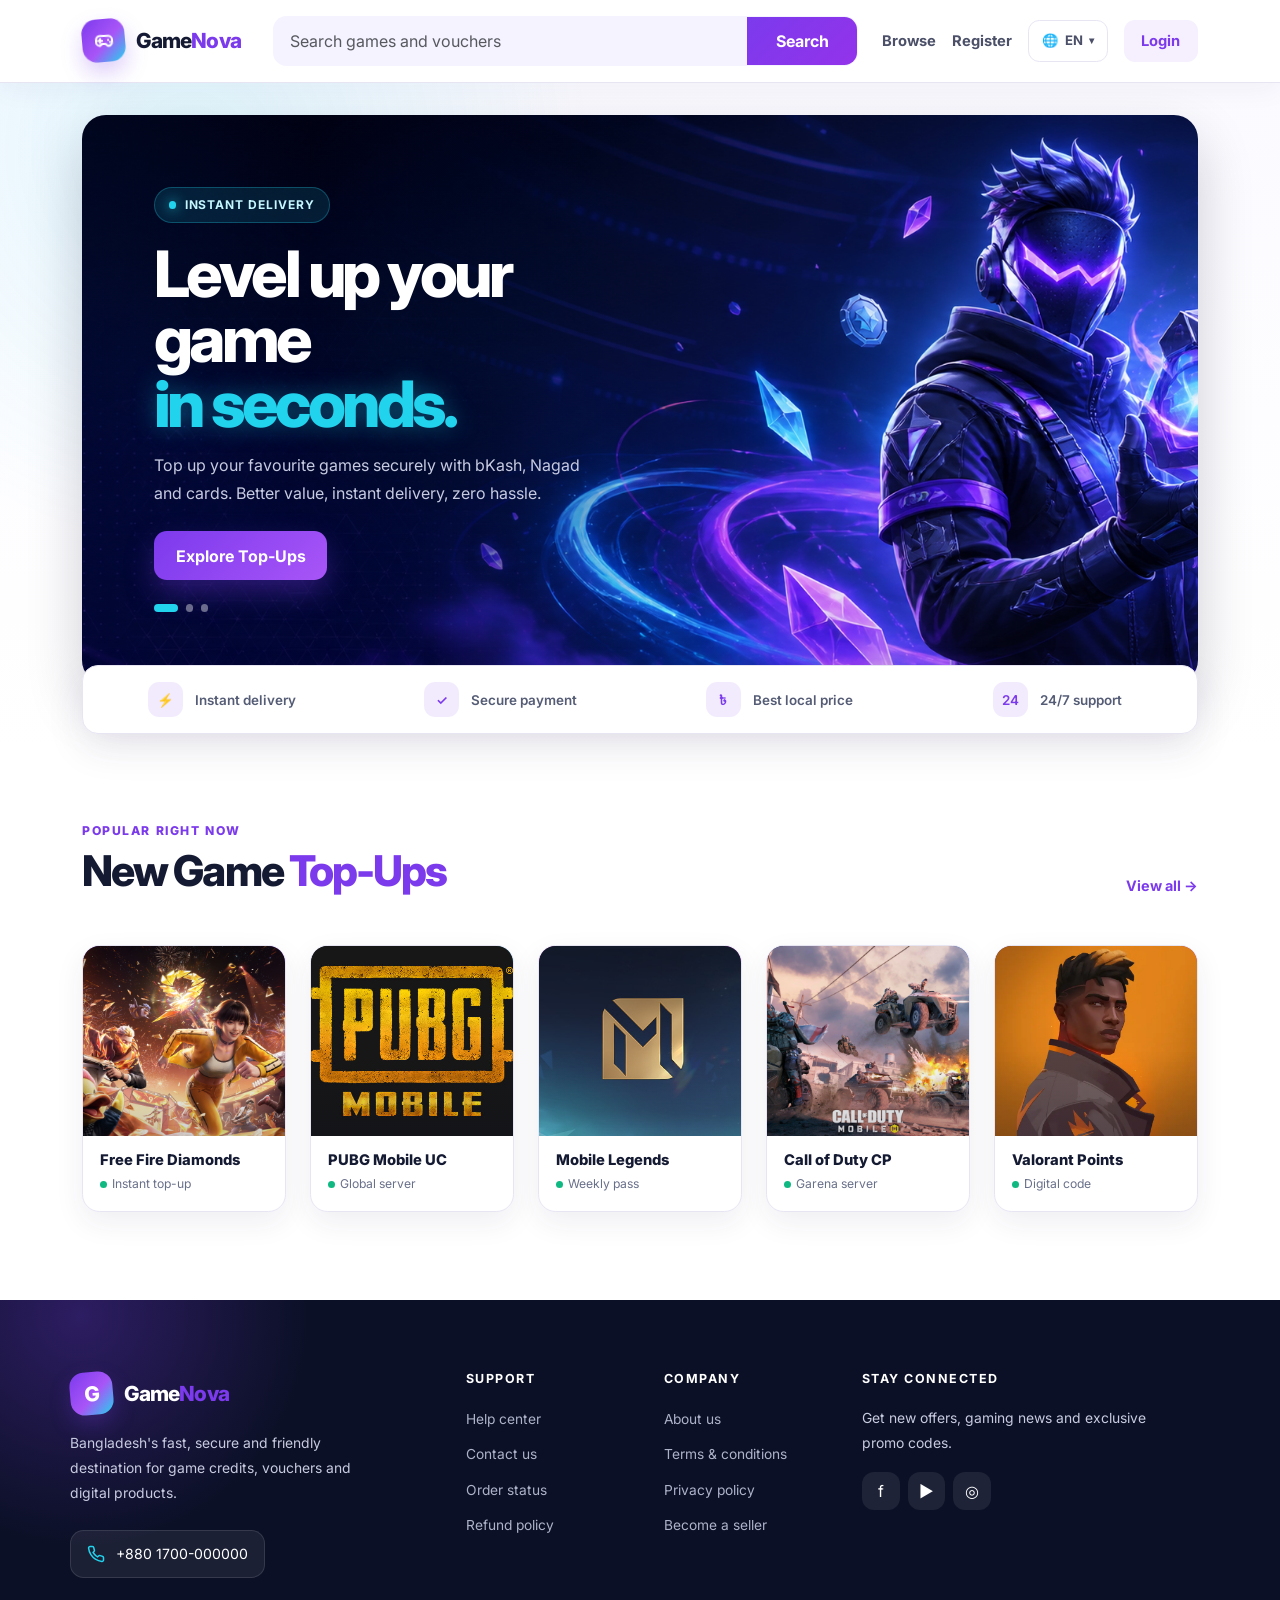
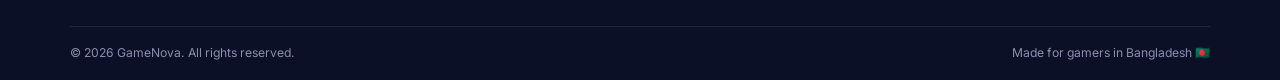
==== index.html @ 319bb79d "first commit" ====
<!doctype html>
<html lang="en">
<head>
  <meta charset="utf-8">
  <meta name="viewport" content="width=device-width, initial-scale=1">
  <meta name="description" content="GameNova — fast and secure game top-ups in Bangladesh.">
  <title>GameNova — Instant Game Top-Up</title>

  <link rel="preconnect" href="https://fonts.googleapis.com">
  <link rel="preconnect" href="https://fonts.gstatic.com" crossorigin>
  <link href="https://fonts.googleapis.com/css2?family=Inter:wght@400;500;600;700;800&amp;family=Noto+Sans+Bengali:wght@400;500;600;700;800&amp;display=swap" rel="stylesheet">
  <link href="https://cdn.jsdelivr.net/npm/bootstrap@5.3.3/dist/css/bootstrap.min.css" rel="stylesheet">
  <script src="language.js" defer></script>

  <style>
    :root {
      --primary: #7c3aed;
      --primary-dark: #5b21b6;
      --cyan: #22d3ee;
      --coral: #fb7185;
      --navy: #0b1026;
      --ink: #151a33;
      --muted: #69708a;
      --surface: #f5f3ff;
      --line: #e8e5f3;
    }

    * { box-sizing: border-box; }

    html { scroll-behavior: smooth; }

    body {
      margin: 0;
      overflow-x: hidden;
      color: var(--ink);
      font-family: "Inter", "Noto Sans Bengali", sans-serif;
      background: #fff;
    }

    a { text-decoration: none; }

    .site-header {
      position: sticky;
      top: 0;
      z-index: 10;
      background: rgba(255, 255, 255, 0.94);
      border-bottom: 1px solid var(--line);
      box-shadow: 0 0.35rem 1.8rem rgba(48, 35, 92, 0.05);
      backdrop-filter: blur(14px);
    }

    .brand {
      display: inline-flex;
      align-items: center;
      gap: 0.65rem;
      color: var(--ink);
      font-size: 1.3rem;
      font-weight: 800;
      letter-spacing: -0.04em;
    }

    .brand:hover { color: var(--ink); }

    .brand-mark {
      display: grid;
      width: 2.7rem;
      height: 2.7rem;
      color: #fff;
      background: linear-gradient(135deg, var(--primary), #a855f7 55%, var(--cyan));
      border-radius: 0.9rem;
      box-shadow: 0 0.65rem 1.3rem rgba(124, 58, 237, 0.25);
      place-items: center;
      transform: rotate(-5deg);
    }

    .brand-mark svg { transform: rotate(5deg); }
    .brand-accent { color: var(--primary); }

    .search-box {
      overflow: hidden;
      background: var(--surface);
      border: 1px solid transparent;
      border-radius: 0.85rem;
      transition: border-color 200ms ease, box-shadow 200ms ease;
    }

    .search-box:focus-within {
      border-color: rgba(124, 58, 237, 0.45);
      box-shadow: 0 0 0 0.25rem rgba(124, 58, 237, 0.09);
    }

    .search-box .form-control {
      flex: 1 1 0;
      width: 1%;
      min-width: 0;
      min-height: 48px;
      padding-inline: 1rem;
      color: var(--ink);
      background: transparent;
      border: 0;
      box-shadow: none;
    }

    .search-btn {
      min-width: 110px;
      color: #fff;
      font-weight: 700;
      background: linear-gradient(135deg, var(--primary), #9333ea);
      border: 0;
      transition: filter 200ms ease;
    }

    .search-btn:hover { color: #fff; filter: brightness(1.08); }

    .nav-link-custom {
      color: #4b5068;
      font-size: 0.92rem;
      font-weight: 700;
      transition: color 180ms ease;
    }

    .nav-link-custom:hover { color: var(--primary); }

    .login-btn {
      padding: 0.65rem 1.1rem;
      color: var(--primary);
      background: rgba(124, 58, 237, 0.08);
      border-radius: 0.7rem;
    }

    .language-menu {
      position: relative;
      margin: 0;
    }

    .language-menu summary {
      display: inline-flex;
      align-items: center;
      gap: 0.4rem;
      padding: 0.62rem 0.8rem;
      color: #4b5068;
      font-size: 0.82rem;
      font-weight: 700;
      background: #fff;
      border: 1px solid var(--line);
      border-radius: 0.7rem;
      cursor: pointer;
      list-style: none;
      user-select: none;
      transition: color 180ms ease, border-color 180ms ease, background 180ms ease;
    }

    .language-menu summary::-webkit-details-marker { display: none; }

    .language-menu summary:hover,
    .language-menu[open] summary {
      color: var(--primary);
      background: var(--surface);
      border-color: rgba(124, 58, 237, 0.25);
    }

    .language-menu summary::after {
      font-size: 0.65rem;
      content: "▾";
      transition: transform 180ms ease;
    }

    .language-menu[open] summary::after { transform: rotate(180deg); }

    .language-options {
      position: absolute;
      top: calc(100% + 0.65rem);
      right: 0;
      width: 155px;
      overflow: hidden;
      padding: 0.4rem;
      background: #fff;
      border: 1px solid var(--line);
      border-radius: 0.8rem;
      box-shadow: 0 1rem 2.5rem rgba(42, 31, 86, 0.16);
    }

    .language-option {
      display: flex;
      align-items: center;
      justify-content: space-between;
      padding: 0.65rem 0.75rem;
      color: #4b5068;
      font-size: 0.82rem;
      font-weight: 600;
      border-radius: 0.55rem;
    }

    .language-option:hover,
    .language-option.active {
      color: var(--primary);
      background: var(--surface);
    }

    .language-option.active::after {
      color: var(--primary);
      content: "✓";
    }

    .promo-area {
      padding: 2rem 0 1rem;
      background:
        radial-gradient(circle at 15% 10%, rgba(34, 211, 238, 0.12), transparent 25rem),
        linear-gradient(180deg, #fbfaff 0%, #fff 100%);
    }

    .promo-banner {
      position: relative;
      min-height: 390px;
      overflow: hidden;
      background: var(--navy) url("assets/gaming-hero.png") center / cover no-repeat;
      border-radius: 1.5rem;
      box-shadow: 0 1.5rem 3.5rem rgba(13, 15, 47, 0.2);
    }

    .promo-banner::after {
      position: absolute;
      inset: 0;
      background: linear-gradient(90deg, rgba(5, 10, 36, 0.22), transparent 60%);
      content: "";
      pointer-events: none;
    }

    .promo-content {
      position: relative;
      z-index: 2;
      max-width: 590px;
      padding: clamp(2rem, 6vw, 4.5rem);
    }

    .promo-badge {
      display: inline-flex;
      align-items: center;
      gap: 0.55rem;
      padding: 0.5rem 0.85rem;
      color: #c4f7ff;
      font-size: 0.75rem;
      font-weight: 700;
      letter-spacing: 0.08em;
      text-transform: uppercase;
      background: rgba(34, 211, 238, 0.12);
      border: 1px solid rgba(34, 211, 238, 0.28);
      border-radius: 999px;
    }

    .promo-badge::before {
      width: 0.45rem;
      height: 0.45rem;
      background: var(--cyan);
      border-radius: 50%;
      box-shadow: 0 0 0.8rem var(--cyan);
      content: "";
    }

    .promo-title {
      margin: 1.1rem 0 1rem;
      color: #fff;
      font-size: clamp(2.25rem, 5vw, 4.2rem);
      font-weight: 800;
      line-height: 1.02;
      letter-spacing: -0.055em;
    }

    .promo-title span {
      color: var(--cyan);
      text-shadow: 0 0 1.5rem rgba(34, 211, 238, 0.38);
    }

    .promo-text {
      max-width: 470px;
      color: #c7cbe1;
      font-size: 1rem;
      line-height: 1.7;
    }

    .promo-btn {
      padding: 0.8rem 1.35rem;
      color: #fff;
      font-weight: 700;
      background: linear-gradient(135deg, var(--primary), #a855f7);
      border: 0;
      border-radius: 0.8rem;
      box-shadow: 0 0.8rem 1.8rem rgba(124, 58, 237, 0.35);
      transition: transform 220ms ease, box-shadow 220ms ease;
    }

    .promo-btn:hover {
      color: #fff;
      transform: translateY(-3px);
      box-shadow: 0 1.1rem 2.2rem rgba(124, 58, 237, 0.45);
    }

    .slider-dot {
      display: inline-block;
      width: 0.45rem;
      height: 0.45rem;
      background: rgba(255, 255, 255, 0.4);
      border-radius: 999px;
    }

    .slider-dot.active { width: 1.5rem; background: var(--cyan); }

    .benefit-bar {
      position: relative;
      z-index: 3;
      margin-top: -1.15rem;
    }

    .benefit-inner {
      background: #fff;
      border: 1px solid var(--line);
      border-radius: 1rem;
      box-shadow: 0 0.9rem 2.3rem rgba(56, 43, 102, 0.1);
    }

    .benefit-item {
      display: flex;
      align-items: center;
      justify-content: center;
      gap: 0.75rem;
      padding: 1rem;
      color: #555c75;
      font-size: 0.84rem;
      font-weight: 600;
    }

    .benefit-icon {
      display: grid;
      flex: 0 0 auto;
      width: 2.2rem;
      height: 2.2rem;
      color: var(--primary);
      background: rgba(124, 58, 237, 0.1);
      border-radius: 0.7rem;
      place-items: center;
    }

    .games-section { padding: 4.5rem 0 5.5rem; }

    .section-kicker {
      color: var(--primary);
      font-size: 0.76rem;
      font-weight: 800;
      letter-spacing: 0.13em;
      text-transform: uppercase;
    }

    .section-title {
      margin-top: 0.35rem;
      font-size: clamp(1.8rem, 4vw, 2.65rem);
      font-weight: 800;
      letter-spacing: -0.045em;
    }

    .section-title span { color: var(--primary); }

    .view-link {
      color: var(--primary);
      font-size: 0.9rem;
      font-weight: 700;
    }

    .game-card {
      display: block;
      height: 100%;
      overflow: hidden;
      color: var(--ink);
      background: #fff;
      border: 1px solid var(--line);
      border-radius: 1.1rem;
      box-shadow: 0 0.65rem 1.8rem rgba(50, 39, 91, 0.08);
      transition: transform 260ms ease, box-shadow 260ms ease, border-color 260ms ease;
    }

    .game-card:hover {
      color: var(--ink);
      border-color: rgba(124, 58, 237, 0.28);
      box-shadow: 0 1.15rem 2.5rem rgba(50, 39, 91, 0.16);
      transform: translateY(-7px);
    }

    .game-art {
      position: relative;
      min-height: 190px;
      overflow: hidden;
    }

    .game-art::after {
      position: absolute;
      inset: 0;
      background: linear-gradient(180deg, transparent 55%, rgba(7, 10, 30, 0.2));
      content: "";
      pointer-events: none;
    }

    .game-art img {
      position: absolute;
      inset: 0;
      width: 100%;
      height: 100%;
      object-fit: cover;
      transition: transform 350ms ease, filter 350ms ease;
    }

    .game-card:hover .game-art img { transform: scale(1.07); filter: saturate(1.08); }

    .art-2 img { object-position: center; }
    .art-3 img { object-position: center; }
    .art-5 img { object-position: center 25%; }

    .art-1 { background: linear-gradient(145deg, #4c1d95, #7c3aed 55%, #22d3ee); }
    .art-2 { background: linear-gradient(145deg, #0f172a, #0891b2 58%, #67e8f9); }
    .art-3 { background: linear-gradient(145deg, #701a75, #c026d3 58%, #fb7185); }
    .art-4 { background: linear-gradient(145deg, #172554, #2563eb 58%, #38bdf8); }
    .art-5 { background: linear-gradient(145deg, #3f1d52, #db2777 58%, #fb7185); }

    .game-symbol {
      position: relative;
      z-index: 1;
      display: grid;
      width: 6.2rem;
      height: 6.2rem;
      color: #fff;
      font-size: 2.4rem;
      font-weight: 800;
      letter-spacing: -0.08em;
      background: rgba(7, 11, 35, 0.34);
      border: 1px solid rgba(255, 255, 255, 0.24);
      border-radius: 1.8rem;
      box-shadow: inset 0 0 1.6rem rgba(255, 255, 255, 0.08), 0 0.9rem 2rem rgba(6, 8, 30, 0.25);
      backdrop-filter: blur(8px);
      place-items: center;
      transform: rotate(-5deg);
    }

    .game-symbol small {
      position: absolute;
      right: 0.65rem;
      bottom: 0.55rem;
      color: var(--cyan);
      font-size: 0.63rem;
      letter-spacing: 0;
    }

    .game-info { padding: 1rem 1.05rem 1.1rem; }

    .game-name {
      margin: 0 0 0.35rem;
      font-size: 0.92rem;
      font-weight: 800;
    }

    .game-meta {
      margin: 0;
      color: var(--muted);
      font-size: 0.76rem;
    }

    .status-dot {
      display: inline-block;
      width: 0.45rem;
      height: 0.45rem;
      margin-right: 0.3rem;
      background: #10b981;
      border-radius: 50%;
    }

    .site-footer {
      position: relative;
      overflow: hidden;
      color: #c8cbe0;
      background: var(--navy);
    }

    .site-footer::before {
      position: absolute;
      top: -14rem;
      left: -10rem;
      width: 30rem;
      height: 30rem;
      background: radial-gradient(circle, rgba(124, 58, 237, 0.3), transparent 68%);
      border-radius: 50%;
      content: "";
    }

    .footer-content { position: relative; padding: 4.5rem 0 3rem; }

    .footer-heading {
      margin-bottom: 1.2rem;
      color: #fff;
      font-size: 0.78rem;
      font-weight: 700;
      letter-spacing: 0.12em;
      text-transform: uppercase;
    }

    .footer-copy { max-width: 320px; font-size: 0.87rem; line-height: 1.8; }

    .footer-links {
      display: grid;
      gap: 0.7rem;
      margin: 0;
      padding: 0;
      list-style: none;
    }

    .footer-links a { color: #aeb3ca; font-size: 0.86rem; transition: color 180ms ease; }
    .footer-links a:hover { color: var(--cyan); }

    .contact-pill {
      display: inline-flex;
      align-items: center;
      gap: 0.7rem;
      padding: 0.75rem 1rem;
      color: #fff;
      font-size: 0.88rem;
      background: rgba(255, 255, 255, 0.07);
      border: 1px solid rgba(255, 255, 255, 0.11);
      border-radius: 0.85rem;
    }

    .contact-pill svg { color: var(--cyan); }

    .social-link {
      display: grid;
      width: 2.35rem;
      height: 2.35rem;
      color: #fff;
      background: rgba(255, 255, 255, 0.08);
      border-radius: 0.75rem;
      place-items: center;
      transition: transform 200ms ease, background 200ms ease;
    }

    .social-link:hover { color: #fff; background: var(--primary); transform: translateY(-3px); }

    .copyright {
      position: relative;
      padding: 1.1rem 0;
      color: #888fae;
      font-size: 0.76rem;
      border-top: 1px solid rgba(255, 255, 255, 0.09);
    }

    .fade-up { animation: fadeUp 700ms cubic-bezier(0.22, 1, 0.36, 1) both; }
    .delay-1 { animation-delay: 100ms; }
    .delay-2 { animation-delay: 220ms; }

    @keyframes fadeUp {
      from { opacity: 0; transform: translateY(22px); }
      to { opacity: 1; transform: translateY(0); }
    }

    @media (max-width: 991.98px) {
      .site-header .container > .d-flex {
        display: grid !important;
        grid-template-columns: minmax(0, 1fr) auto;
      }
      .header-search {
        grid-row: 2;
        grid-column: 1 / -1;
        width: 100%;
        min-width: 0;
      }
      .account-nav { grid-row: 1; grid-column: 2; }
      .search-box { width: 100%; }
      .promo-banner { min-height: 360px; background-position: 58% center; }
      .promo-content { max-width: 520px; }
      .benefit-item { justify-content: flex-start; }
    }

    @media (max-width: 767.98px) {
      .promo-area { padding-top: 1rem; }
      .promo-banner { min-height: 500px; background-position: 68% center; }
      .promo-banner::before {
        position: absolute;
        inset: 0;
        background: linear-gradient(180deg, rgba(5, 10, 36, 0.2) 20%, rgba(5, 10, 36, 0.93) 78%);
        content: "";
      }
      .promo-content {
        position: absolute;
        right: 0;
        bottom: 0;
        left: 0;
        padding: 2rem;
      }
      .promo-title { max-width: 420px; }
      .promo-text { display: none; }
      .benefit-bar { margin-top: 1rem; }
      .games-section { padding: 3.5rem 0 4rem; }
    }

    @media (max-width: 575.98px) {
      .brand-text { font-size: 1.1rem; }
      .brand-mark { width: 2.35rem; height: 2.35rem; }
      .account-nav { gap: 0.5rem !important; }
      .language-menu summary { padding: 0.58rem 0.68rem; }
      .language-label { display: none; }
      .search-btn { min-width: 86px; }
      .promo-banner { min-height: 440px; border-radius: 1rem; }
      .promo-content { padding: 1.4rem; }
      .promo-title { max-width: 310px; font-size: 2.15rem; }
      .game-art { min-height: 155px; }
      .game-symbol { width: 5.2rem; height: 5.2rem; font-size: 1.9rem; border-radius: 1.4rem; }
      .game-info { padding: 0.85rem; }
      .game-name { font-size: 0.82rem; }
      .footer-content { padding-top: 3.5rem; }
    }

    @media (prefers-reduced-motion: reduce) {
      *, *::before, *::after {
        scroll-behavior: auto !important;
        animation-duration: 0.01ms !important;
        animation-iteration-count: 1 !important;
        transition-duration: 0.01ms !important;
      }
    }
  </style>
</head>
<body>
  <header class="site-header">
    <div class="container py-3">
      <div class="d-flex flex-wrap align-items-center gap-3 gap-lg-4">
        <a class="brand me-lg-2" href="#" aria-label="GameNova home">
          <span class="brand-mark" aria-hidden="true">
            <svg width="24" height="24" viewBox="0 0 24 24" fill="none">
              <path d="M8 7h8a4 4 0 0 1 4 4v2a4 4 0 0 1-4 4l-2.2-2h-3.6L8 17a4 4 0 0 1-4-4v-2a4 4 0 0 1 4-4Z" stroke="currentColor" stroke-width="2"/>
              <path d="M8 10v4M6 12h4M16 11h.01M18 13h.01" stroke="currentColor" stroke-width="2" stroke-linecap="round"/>
            </svg>
          </span>
          <span class="brand-text">Game<span class="brand-accent">Nova</span></span>
        </a>

        <form class="header-search flex-grow-1" role="search">
          <div class="search-box d-flex">
            <input class="form-control" type="search" placeholder="Search games and vouchers" aria-label="Search games and vouchers">
            <button class="search-btn px-3" type="submit">Search</button>
          </div>
        </form>

        <nav class="account-nav d-flex align-items-center gap-3 ms-auto" aria-label="Account navigation">
          <a class="nav-link-custom d-none d-sm-inline" href="#games">Browse</a>
          <a class="nav-link-custom d-none d-sm-inline" href="register.html">Register</a>
          <details class="language-menu">
            <summary aria-label="Choose language">
              <span aria-hidden="true">🌐</span>
              <span class="language-label">EN</span>
            </summary>
            <div class="language-options">
              <a class="language-option active" href="index.html" lang="en">English</a>
              <a class="language-option" href="index.html?lang=bn" lang="bn">বাংলা</a>
            </div>
          </details>
          <a class="nav-link-custom login-btn" href="login.html">Login</a>
        </nav>
      </div>
    </div>
  </header>

  <main>
    <section class="promo-area" aria-labelledby="promo-title">
      <div class="container">
        <div class="promo-banner fade-up">
          <div class="promo-content">
            <span class="promo-badge">Instant delivery</span>
            <h1 class="promo-title" id="promo-title">Level up your game<br><span>in seconds.</span></h1>
            <p class="promo-text">Top up your favourite games securely with bKash, Nagad and cards. Better value, instant delivery, zero hassle.</p>
            <a class="btn promo-btn mt-2" href="#games">Explore Top-Ups</a>
            <div class="d-flex gap-2 mt-4" aria-label="Slide 1 of 3">
              <span class="slider-dot active"></span>
              <span class="slider-dot"></span>
              <span class="slider-dot"></span>
            </div>
          </div>
        </div>

        <div class="benefit-bar fade-up delay-1">
          <div class="benefit-inner">
            <div class="row row-cols-2 row-cols-lg-4 g-0">
              <div class="col benefit-item">
                <span class="benefit-icon" aria-hidden="true">⚡</span>
                Instant delivery
              </div>
              <div class="col benefit-item">
                <span class="benefit-icon" aria-hidden="true">✓</span>
                Secure payment
              </div>
              <div class="col benefit-item">
                <span class="benefit-icon" aria-hidden="true">৳</span>
                Best local price
              </div>
              <div class="col benefit-item">
                <span class="benefit-icon" aria-hidden="true">24</span>
                24/7 support
              </div>
            </div>
          </div>
        </div>
      </div>
    </section>

    <section class="games-section" id="games" aria-labelledby="games-title">
      <div class="container">
        <div class="d-flex align-items-end justify-content-between gap-3 mb-4 mb-md-5">
          <div>
            <p class="section-kicker mb-0">Popular right now</p>
            <h2 class="section-title mb-0" id="games-title">New Game <span>Top-Ups</span></h2>
          </div>
          <a class="view-link text-nowrap" href="#">View all →</a>
        </div>

        <div class="row row-cols-2 row-cols-md-3 row-cols-lg-5 g-3 g-xl-4">
          <div class="col fade-up">
            <a class="game-card" href="free-fire.html" aria-label="Top up Free Fire diamonds">
              <div class="game-art art-1">
                <img src="assets/games/free-fire.jpg" alt="" width="1920" height="1080" loading="lazy">
              </div>
              <div class="game-info">
                <h3 class="game-name">Free Fire Diamonds</h3>
                <p class="game-meta"><span class="status-dot"></span>Instant top-up</p>
              </div>
            </a>
          </div>

          <div class="col fade-up delay-1">
            <a class="game-card" href="#" aria-label="Top up PUBG Mobile UC">
              <div class="game-art art-2">
                <img src="assets/games/pubg-mobile.jpg" alt="" width="400" height="400" loading="lazy">
              </div>
              <div class="game-info">
                <h3 class="game-name">PUBG Mobile UC</h3>
                <p class="game-meta"><span class="status-dot"></span>Global server</p>
              </div>
            </a>
          </div>

          <div class="col fade-up delay-2">
            <a class="game-card" href="#" aria-label="Top up Mobile Legends diamonds">
              <div class="game-art art-3">
                <img src="assets/games/mobile-legends.jpg" alt="" width="600" height="315" loading="lazy">
              </div>
              <div class="game-info">
                <h3 class="game-name">Mobile Legends</h3>
                <p class="game-meta"><span class="status-dot"></span>Weekly pass</p>
              </div>
            </a>
          </div>

          <div class="col fade-up delay-1">
            <a class="game-card" href="#" aria-label="Top up Call of Duty Mobile CP">
              <div class="game-art art-4">
                <img src="assets/games/call-of-duty-mobile.jpg" alt="" width="3840" height="2160" loading="lazy">
              </div>
              <div class="game-info">
                <h3 class="game-name">Call of Duty CP</h3>
                <p class="game-meta"><span class="status-dot"></span>Garena server</p>
              </div>
            </a>
          </div>

          <div class="col fade-up delay-2">
            <a class="game-card" href="#" aria-label="Buy Valorant points">
              <div class="game-art art-5">
                <img src="assets/games/valorant.webp" alt="" width="1200" height="630" loading="lazy">
              </div>
              <div class="game-info">
                <h3 class="game-name">Valorant Points</h3>
                <p class="game-meta"><span class="status-dot"></span>Digital code</p>
              </div>
            </a>
          </div>
        </div>
      </div>
    </section>
  </main>

  <footer class="site-footer">
    <div class="container footer-content">
      <div class="row g-4 g-lg-5">
        <div class="col-lg-4">
          <a class="brand mb-3" href="#" aria-label="GameNova home">
            <span class="brand-mark" aria-hidden="true">G</span>
            <span class="text-white">Game<span class="brand-accent">Nova</span></span>
          </a>
          <p class="footer-copy mb-4">Bangladesh's fast, secure and friendly destination for game credits, vouchers and digital products.</p>
          <a class="contact-pill" href="tel:+8801700000000">
            <svg width="18" height="18" viewBox="0 0 24 24" fill="none" aria-hidden="true">
              <path d="M22 16.9v3a2 2 0 0 1-2.18 2 19.8 19.8 0 0 1-8.63-3.07 19.5 19.5 0 0 1-6-6A19.8 19.8 0 0 1 2.12 4.18 2 2 0 0 1 4.11 2h3a2 2 0 0 1 2 1.72c.13.96.36 1.9.69 2.8a2 2 0 0 1-.45 2.11L8.09 9.91a16 16 0 0 0 6 6l1.27-1.27a2 2 0 0 1 2.11-.45c.91.33 1.85.56 2.81.69A2 2 0 0 1 22 16.9Z" stroke="currentColor" stroke-width="2"/>
            </svg>
            +880 1700-000000
          </a>
        </div>

        <div class="col-6 col-lg-2">
          <h2 class="footer-heading">Support</h2>
          <ul class="footer-links">
            <li><a href="#">Help center</a></li>
            <li><a href="#">Contact us</a></li>
            <li><a href="#">Order status</a></li>
            <li><a href="#">Refund policy</a></li>
          </ul>
        </div>

        <div class="col-6 col-lg-2">
          <h2 class="footer-heading">Company</h2>
          <ul class="footer-links">
            <li><a href="#">About us</a></li>
            <li><a href="#">Terms &amp; conditions</a></li>
            <li><a href="#">Privacy policy</a></li>
            <li><a href="#">Become a seller</a></li>
          </ul>
        </div>

        <div class="col-lg-4">
          <h2 class="footer-heading">Stay connected</h2>
          <p class="footer-copy mb-3">Get new offers, gaming news and exclusive promo codes.</p>
          <div class="d-flex gap-2">
            <a class="social-link" href="#" aria-label="Facebook">f</a>
            <a class="social-link" href="#" aria-label="YouTube">▶</a>
            <a class="social-link" href="#" aria-label="Instagram">◎</a>
          </div>
        </div>
      </div>
    </div>

    <div class="container copyright d-flex flex-column flex-sm-row justify-content-between gap-2">
      <span>© 2026 GameNova. All rights reserved.</span>
      <span>Made for gamers in Bangladesh 🇧🇩</span>
    </div>
  </footer>
</body>
</html>
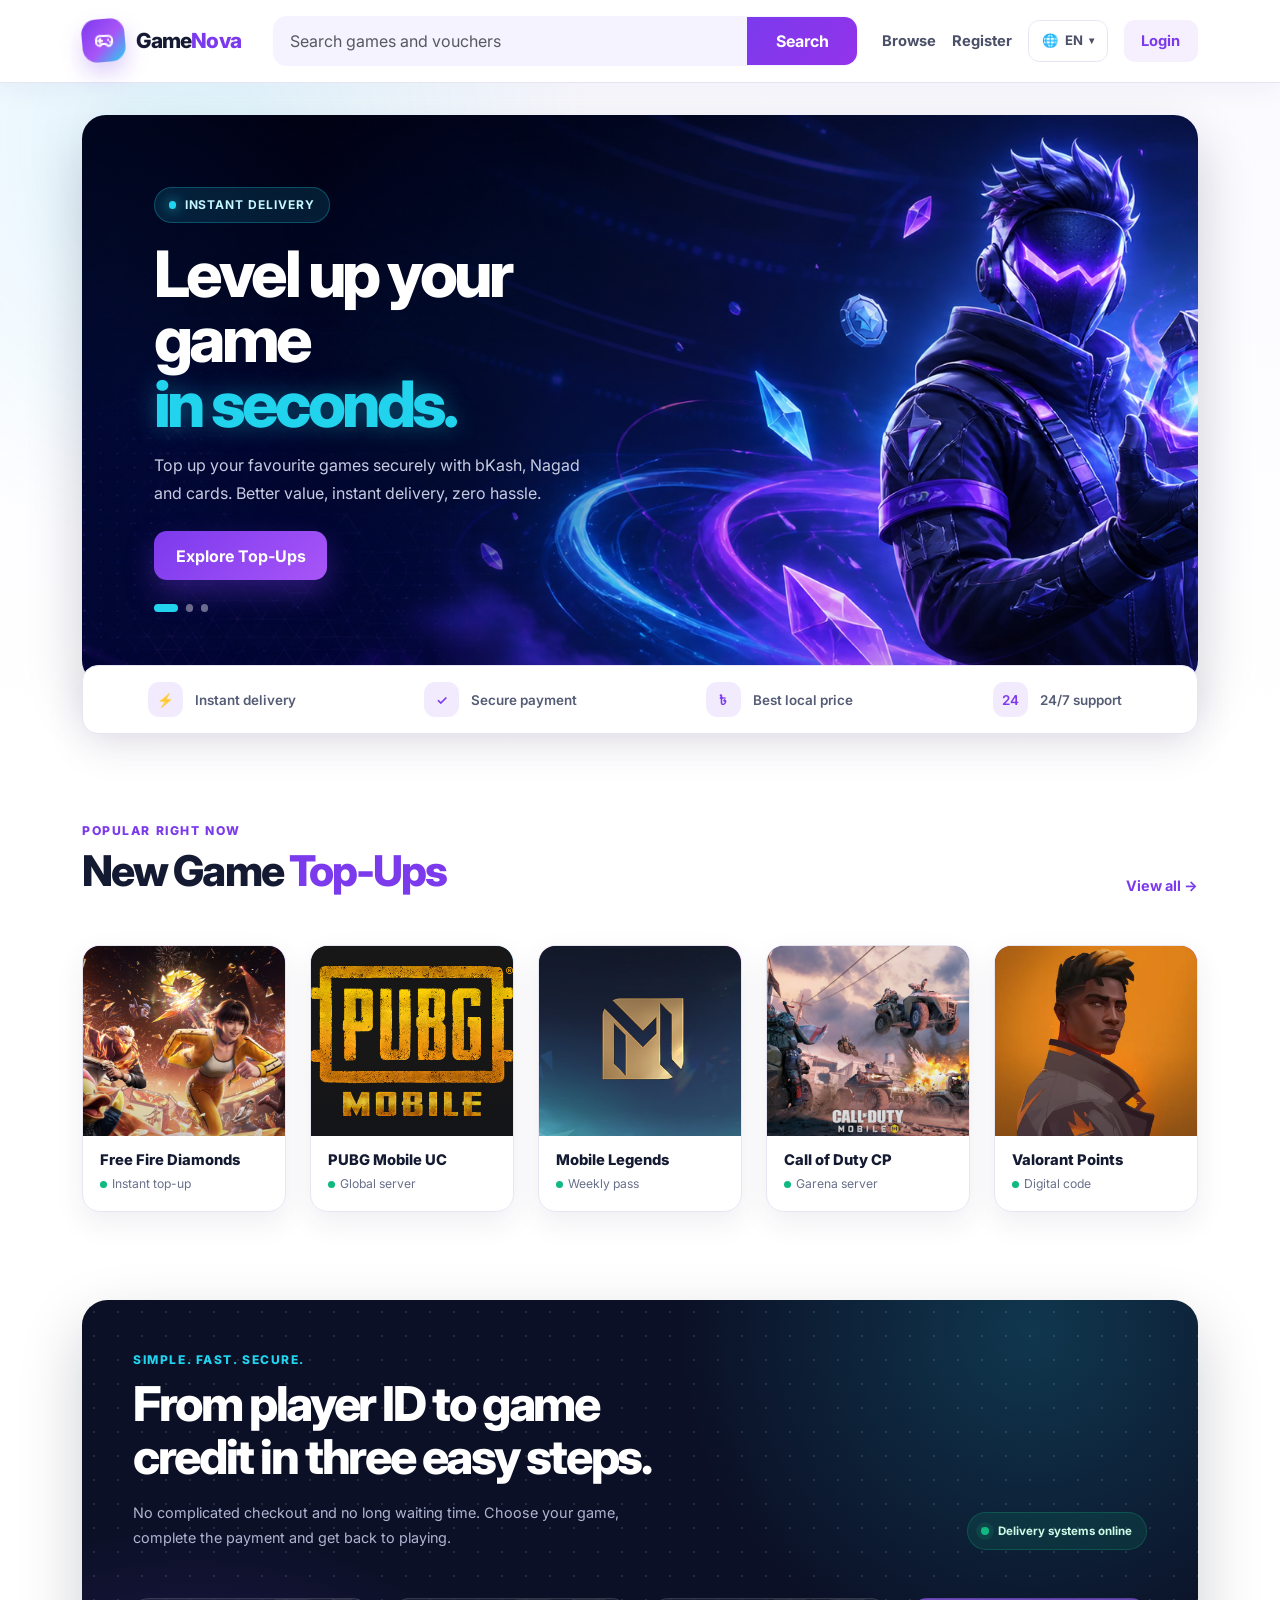
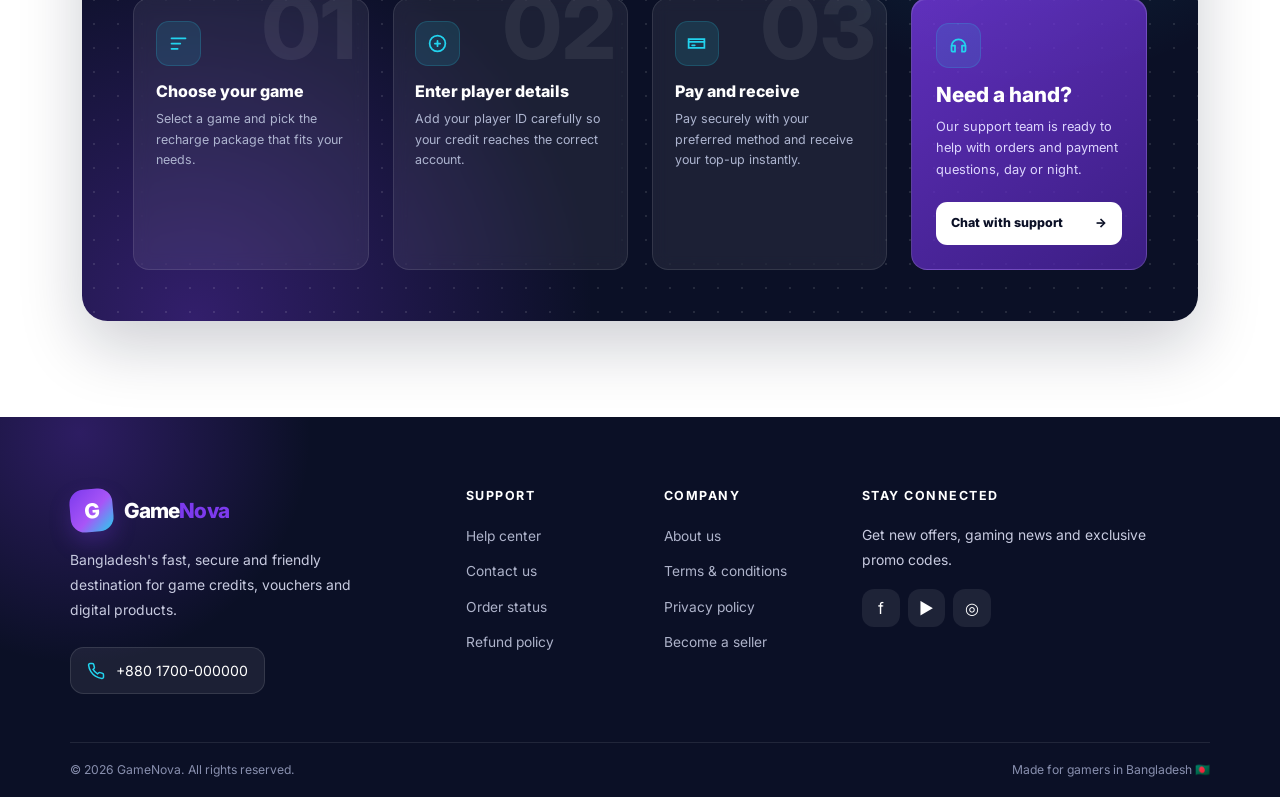
==== commit 561c4f91: "Add multilingual game top-up pages" ====
--- a/index.html
+++ b/index.html
@@ -468,6 +468,175 @@
       margin-right: 0.3rem;
       background: #10b981;
       border-radius: 50%;
+    }
+
+    .how-section {
+      padding: 0 0 6rem;
+      background: #fff;
+    }
+
+    .how-shell {
+      position: relative;
+      isolation: isolate;
+      overflow: hidden;
+      padding: clamp(1.5rem, 4vw, 3.5rem);
+      color: #fff;
+      background:
+        radial-gradient(circle at 85% 5%, rgba(34, 211, 238, 0.2), transparent 22rem),
+        radial-gradient(circle at 10% 100%, rgba(124, 58, 237, 0.35), transparent 25rem),
+        var(--navy);
+      border-radius: 1.6rem;
+      box-shadow: 0 1.6rem 4rem rgba(11, 16, 38, 0.2);
+    }
+
+    .how-shell::before {
+      position: absolute;
+      inset: 0;
+      z-index: -1;
+      opacity: 0.12;
+      background-image: radial-gradient(rgba(255, 255, 255, 0.9) 1px, transparent 1px);
+      background-size: 24px 24px;
+      content: "";
+    }
+
+    .how-kicker {
+      color: var(--cyan);
+      font-size: 0.75rem;
+      font-weight: 800;
+      letter-spacing: 0.13em;
+      text-transform: uppercase;
+    }
+
+    .how-title {
+      max-width: 560px;
+      margin: 0.45rem 0 0;
+      font-size: clamp(1.85rem, 4vw, 3rem);
+      font-weight: 800;
+      line-height: 1.12;
+      letter-spacing: -0.05em;
+    }
+
+    .how-copy {
+      max-width: 540px;
+      margin: 1rem 0 0;
+      color: #aeb5d0;
+      font-size: 0.9rem;
+      line-height: 1.75;
+    }
+
+    .live-pill {
+      display: inline-flex;
+      align-items: center;
+      gap: 0.55rem;
+      padding: 0.6rem 0.85rem;
+      color: #cbfae7;
+      font-size: 0.72rem;
+      font-weight: 700;
+      background: rgba(16, 185, 129, 0.12);
+      border: 1px solid rgba(16, 185, 129, 0.25);
+      border-radius: 999px;
+    }
+
+    .live-pill::before {
+      width: 0.5rem;
+      height: 0.5rem;
+      background: #10b981;
+      border-radius: 50%;
+      box-shadow: 0 0 0 0.3rem rgba(16, 185, 129, 0.12);
+      content: "";
+      animation: livePulse 1.8s ease-in-out infinite;
+    }
+
+    .process-card {
+      position: relative;
+      height: 100%;
+      min-height: 205px;
+      padding: 1.35rem;
+      overflow: hidden;
+      background: rgba(255, 255, 255, 0.07);
+      border: 1px solid rgba(255, 255, 255, 0.1);
+      border-radius: 1rem;
+      backdrop-filter: blur(8px);
+      transition: transform 220ms ease, background 220ms ease, border-color 220ms ease;
+    }
+
+    .process-card:hover {
+      background: rgba(255, 255, 255, 0.1);
+      border-color: rgba(34, 211, 238, 0.3);
+      transform: translateY(-6px);
+    }
+
+    .process-number {
+      position: absolute;
+      top: -1rem;
+      right: 0.7rem;
+      color: rgba(255, 255, 255, 0.07);
+      font-size: 5.5rem;
+      font-weight: 800;
+      line-height: 1;
+    }
+
+    .process-icon {
+      display: grid;
+      width: 2.8rem;
+      height: 2.8rem;
+      color: var(--cyan);
+      background: rgba(34, 211, 238, 0.12);
+      border: 1px solid rgba(34, 211, 238, 0.18);
+      border-radius: 0.8rem;
+      place-items: center;
+    }
+
+    .process-card h3 {
+      position: relative;
+      margin: 1rem 0 0.5rem;
+      font-size: 1rem;
+      font-weight: 800;
+    }
+
+    .process-card p {
+      position: relative;
+      margin: 0;
+      color: #aeb5d0;
+      font-size: 0.78rem;
+      line-height: 1.65;
+    }
+
+    .support-panel {
+      display: flex;
+      min-height: 100%;
+      flex-direction: column;
+      justify-content: space-between;
+      padding: 1.5rem;
+      background: linear-gradient(145deg, rgba(124, 58, 237, 0.75), rgba(72, 34, 155, 0.8));
+      border: 1px solid rgba(255, 255, 255, 0.14);
+      border-radius: 1rem;
+      box-shadow: inset 0 1px 0 rgba(255, 255, 255, 0.12);
+    }
+
+    .support-panel h3 { margin: 0.9rem 0 0.55rem; font-size: 1.3rem; font-weight: 800; }
+    .support-panel p { margin: 0; color: #ddd6fe; font-size: 0.8rem; line-height: 1.65; }
+
+    .support-action {
+      display: inline-flex;
+      align-items: center;
+      justify-content: space-between;
+      gap: 1rem;
+      margin-top: 1.4rem;
+      padding: 0.75rem 0.9rem;
+      color: var(--navy);
+      font-size: 0.78rem;
+      font-weight: 800;
+      background: #fff;
+      border-radius: 0.7rem;
+      transition: transform 180ms ease;
+    }
+
+    .support-action:hover { color: var(--navy); transform: translateX(3px); }
+
+    @keyframes livePulse {
+      0%, 100% { opacity: 1; transform: scale(1); }
+      50% { opacity: 0.55; transform: scale(0.75); }
     }
 
     .site-footer {
@@ -594,6 +763,7 @@
       .promo-text { display: none; }
       .benefit-bar { margin-top: 1rem; }
       .games-section { padding: 3.5rem 0 4rem; }
+      .how-section { padding-bottom: 4rem; }
     }
 
     @media (max-width: 575.98px) {
@@ -729,7 +899,7 @@
           </div>
 
           <div class="col fade-up delay-1">
-            <a class="game-card" href="#" aria-label="Top up PUBG Mobile UC">
+            <a class="game-card" href="game-topup.html?game=pubg" aria-label="Top up PUBG Mobile UC">
               <div class="game-art art-2">
                 <img src="assets/games/pubg-mobile.jpg" alt="" width="400" height="400" loading="lazy">
               </div>
@@ -741,7 +911,7 @@
           </div>
 
           <div class="col fade-up delay-2">
-            <a class="game-card" href="#" aria-label="Top up Mobile Legends diamonds">
+            <a class="game-card" href="game-topup.html?game=mlbb" aria-label="Top up Mobile Legends diamonds">
               <div class="game-art art-3">
                 <img src="assets/games/mobile-legends.jpg" alt="" width="600" height="315" loading="lazy">
               </div>
@@ -753,7 +923,7 @@
           </div>
 
           <div class="col fade-up delay-1">
-            <a class="game-card" href="#" aria-label="Top up Call of Duty Mobile CP">
+            <a class="game-card" href="game-topup.html?game=codm" aria-label="Top up Call of Duty Mobile CP">
               <div class="game-art art-4">
                 <img src="assets/games/call-of-duty-mobile.jpg" alt="" width="3840" height="2160" loading="lazy">
               </div>
@@ -765,7 +935,7 @@
           </div>
 
           <div class="col fade-up delay-2">
-            <a class="game-card" href="#" aria-label="Buy Valorant points">
+            <a class="game-card" href="game-topup.html?game=valorant" aria-label="Buy Valorant points">
               <div class="game-art art-5">
                 <img src="assets/games/valorant.webp" alt="" width="1200" height="630" loading="lazy">
               </div>
@@ -774,6 +944,84 @@
                 <p class="game-meta"><span class="status-dot"></span>Digital code</p>
               </div>
             </a>
+          </div>
+        </div>
+      </div>
+    </section>
+
+    <section class="how-section" aria-labelledby="how-title">
+      <div class="container">
+        <div class="how-shell">
+          <div class="row align-items-end g-4 mb-4 mb-lg-5">
+            <div class="col-lg-8">
+              <p class="how-kicker mb-0">Simple. Fast. Secure.</p>
+              <h2 class="how-title" id="how-title">From player ID to game credit in three easy steps.</h2>
+              <p class="how-copy">No complicated checkout and no long waiting time. Choose your game, complete the payment and get back to playing.</p>
+            </div>
+            <div class="col-lg-4 text-lg-end">
+              <span class="live-pill">Delivery systems online</span>
+            </div>
+          </div>
+
+          <div class="row g-3 g-xl-4">
+            <div class="col-md-4 col-xl-3">
+              <article class="process-card">
+                <span class="process-number" aria-hidden="true">01</span>
+                <span class="process-icon" aria-hidden="true">
+                  <svg width="21" height="21" viewBox="0 0 24 24" fill="none">
+                    <path d="M4 6h16M4 12h10M4 18h7" stroke="currentColor" stroke-width="2" stroke-linecap="round"/>
+                  </svg>
+                </span>
+                <h3>Choose your game</h3>
+                <p>Select a game and pick the recharge package that fits your needs.</p>
+              </article>
+            </div>
+
+            <div class="col-md-4 col-xl-3">
+              <article class="process-card">
+                <span class="process-number" aria-hidden="true">02</span>
+                <span class="process-icon" aria-hidden="true">
+                  <svg width="21" height="21" viewBox="0 0 24 24" fill="none">
+                    <path d="M12 21a9 9 0 1 0 0-18 9 9 0 0 0 0 18Z" stroke="currentColor" stroke-width="2"/>
+                    <path d="M9 12h6M12 9v6" stroke="currentColor" stroke-width="2" stroke-linecap="round"/>
+                  </svg>
+                </span>
+                <h3>Enter player details</h3>
+                <p>Add your player ID carefully so your credit reaches the correct account.</p>
+              </article>
+            </div>
+
+            <div class="col-md-4 col-xl-3">
+              <article class="process-card">
+                <span class="process-number" aria-hidden="true">03</span>
+                <span class="process-icon" aria-hidden="true">
+                  <svg width="21" height="21" viewBox="0 0 24 24" fill="none">
+                    <path d="M3 7h18v10H3V7Z" stroke="currentColor" stroke-width="2"/>
+                    <path d="M3 10h18M7 14h3" stroke="currentColor" stroke-width="2" stroke-linecap="round"/>
+                  </svg>
+                </span>
+                <h3>Pay and receive</h3>
+                <p>Pay securely with your preferred method and receive your top-up instantly.</p>
+              </article>
+            </div>
+
+            <div class="col-xl-3">
+              <aside class="support-panel">
+                <div>
+                  <span class="process-icon" aria-hidden="true">
+                    <svg width="21" height="21" viewBox="0 0 24 24" fill="none">
+                      <path d="M4 13a8 8 0 0 1 16 0M4 13v4a2 2 0 0 0 2 2h2v-7H4v1ZM20 13v4a2 2 0 0 1-2 2h-2v-7h4v1Z" stroke="currentColor" stroke-width="2" stroke-linejoin="round"/>
+                    </svg>
+                  </span>
+                  <h3>Need a hand?</h3>
+                  <p>Our support team is ready to help with orders and payment questions, day or night.</p>
+                </div>
+                <a class="support-action" href="mailto:support@gamenova.com">
+                  <span>Chat with support</span>
+                  <span aria-hidden="true">→</span>
+                </a>
+              </aside>
+            </div>
           </div>
         </div>
       </div>
